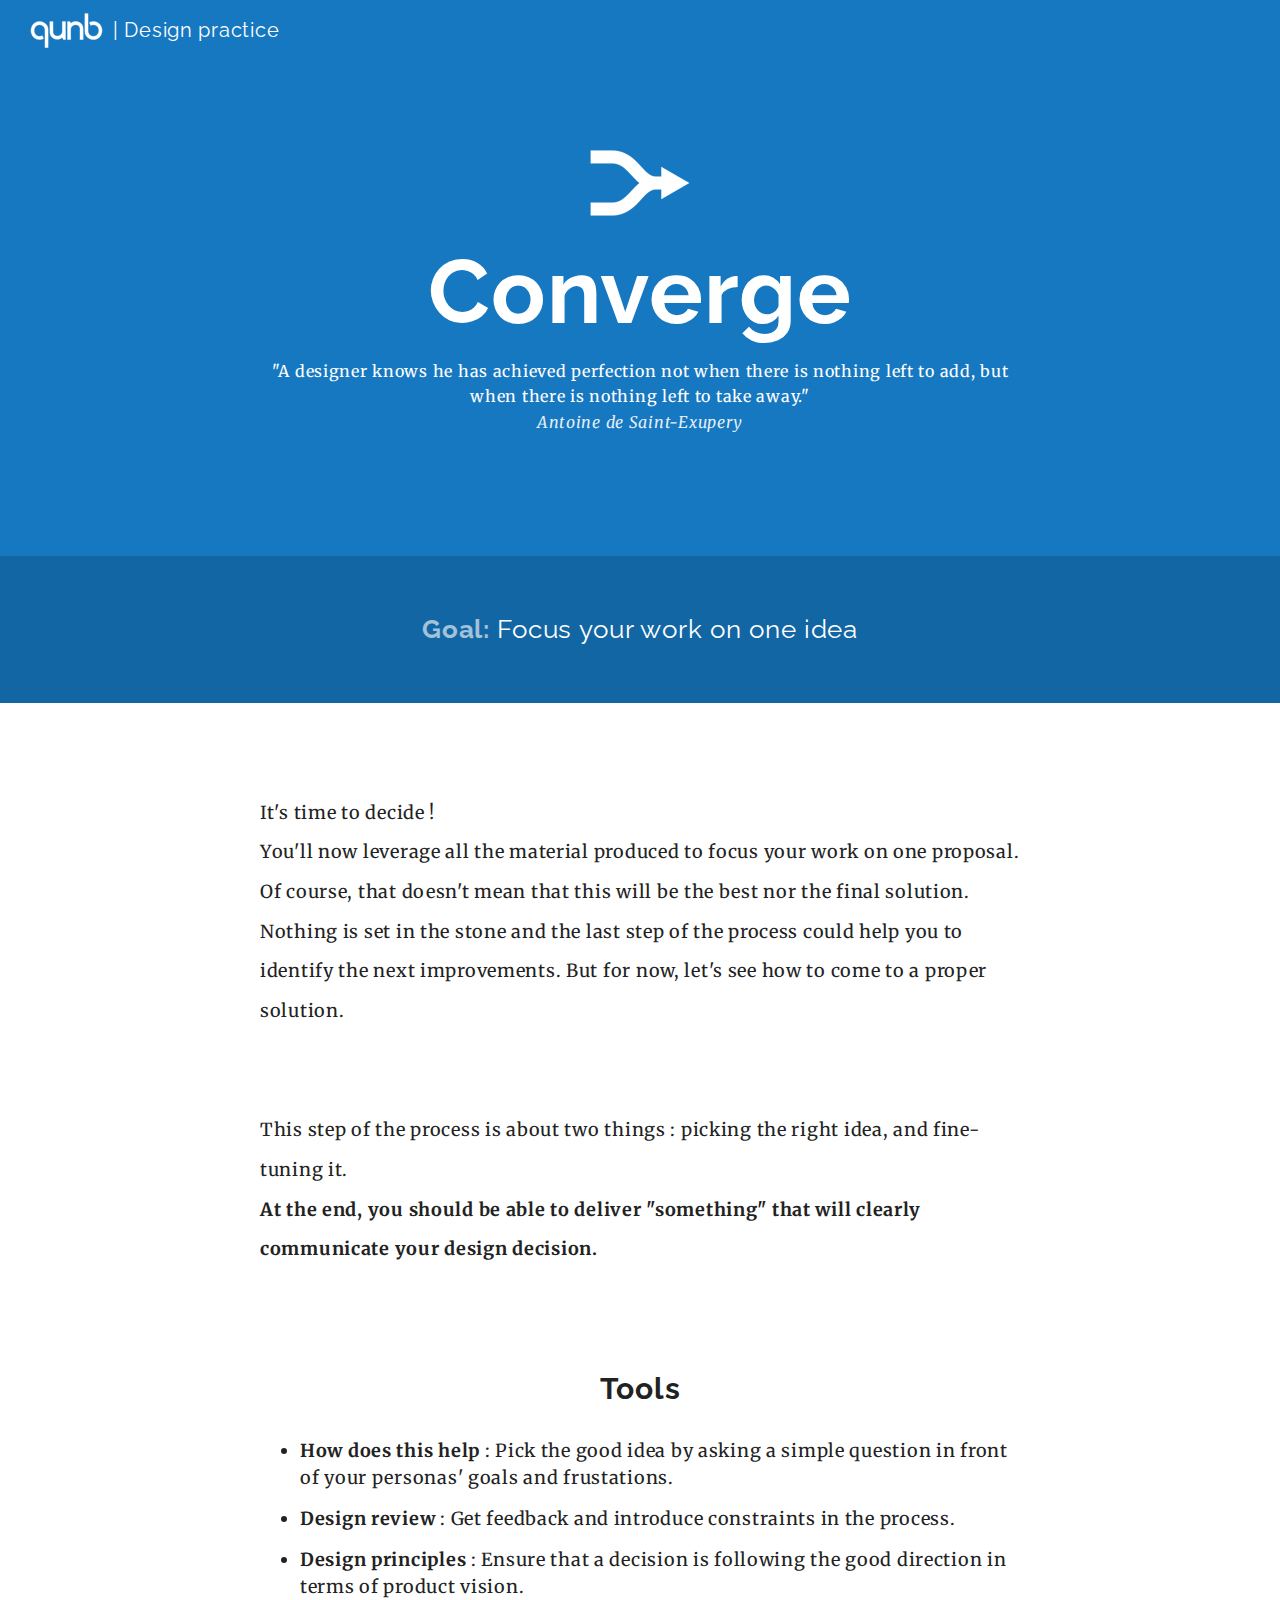
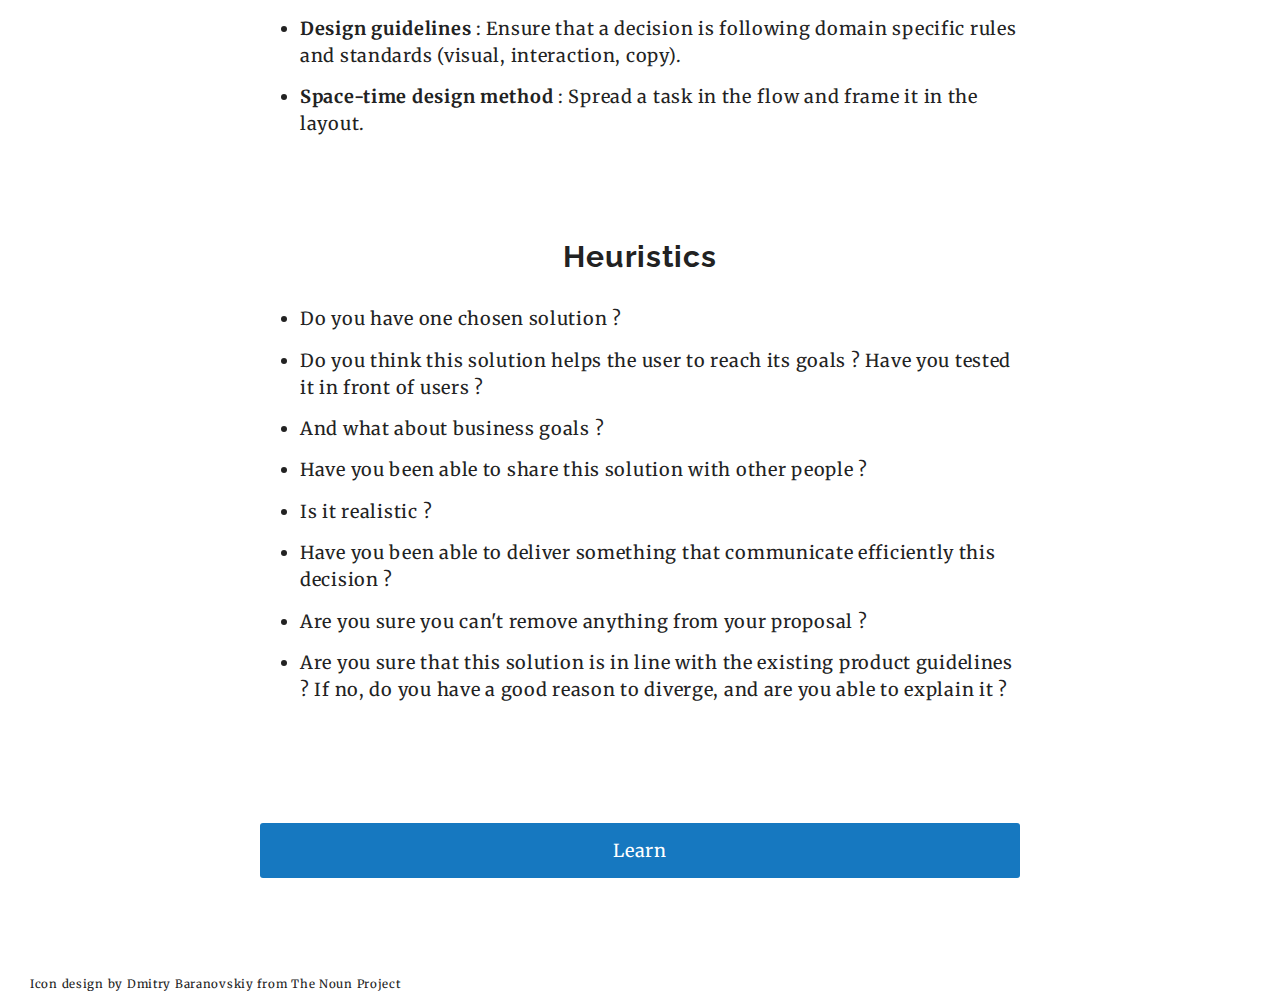
==== process/converge.html @ e72dd753 "First commit" ====
<!DOCTYPE html>
<meta charset="utf-8">
<title>Converge - qunb - Design practice</title>
<meta name="viewport" content="width=device-width">
<link href='http://fonts.googleapis.com/css?family=Merriweather:400,700|Raleway:500' rel='stylesheet' type='text/css'>
<link href='../css/normalize.css' rel='stylesheet' type='text/css'>
<link href='../css/generic.css' rel='stylesheet' type='text/css'>
<link href='../css/styles.css' rel='stylesheet' type='text/css'>
<div class="process">
	<header id="mainHeader">
		<div>
			<h1><a href="../index.html" title="Back to the root"><span>qunb</span> | Design practice</a></h1>
			<ul>
				<!-- <li><a href="index.html" title="The process framework" class="current">Process</a> | </li> -->
				<!-- <li><a href="../tools/index.html" title="View all the tools">Toolbox</a></li> -->
			</ul>
		</div>
	</header>
	<article>
		<header>
			<div class="row">
				<div id="pageIco">
					<img src="../img/ico-converge.png" />
				</div>
				<h2>Converge</h2>
				<p class="quote">"A designer knows he has achieved perfection not when there is nothing left to add, but when there is nothing left to take away."<br/><span>Antoine de Saint-Exupery</span></p>
			</div>
			<div class="goalContainer">
				<div class="row">
					<p><strong>Goal:</strong> Focus your work on one idea</p>
				</div>
			</div>
		</header>
		<div class="row">
			<p>It's time to decide !<br/>
				You'll now leverage all the material produced to focus your work on one proposal.
				Of course, that doesn't mean that this will be the best nor the final solution. Nothing is set in the stone and the last step of the process could help you to identify the next improvements. But for now, let's see how to come to a proper solution.</p>
			<!-- <h3>Goals</h3> -->
			<p>This step of the process is about two things : picking the right idea, and fine-tuning it.<br/>
				<strong>At the end, you should be able to deliver "something" that will clearly communicate your design decision.</strong></p>
			<h3>Tools</h3>
			<ul>
				<li><strong>How does this help</strong> : Pick the good idea by asking a simple question in front of your personas' goals and frustations.</li>
				<li><strong>Design review</strong> : Get feedback and introduce constraints in the process.</li>
				<li><strong>Design principles</strong> : Ensure that a decision is following the good direction in terms of product vision.</li>
				<li><strong>Design guidelines</strong> : Ensure that a decision is following domain specific rules and standards (visual, interaction, copy).</li>
				<li><strong>Space-time design method</strong> : Spread a task in the flow and frame it in the layout.</li>
			</ul>
			<h3>Heuristics</h3>
			<ul>
				<li>Do you have one chosen solution ?</li>
				<li>Do you think this solution helps the user to reach its goals ? Have you tested it in front of users ?</li>
				<li>And what about business goals ?</li>
				<li>Have you been able to share this solution with other people ?</li>
				<li>Is it realistic ?</li>
				<li>Have you been able to deliver something that communicate efficiently this decision ?</li>
				<li>Are you sure you can't remove anything from your proposal ?</li>
				<li>Are you sure that this solution is in line with the existing product guidelines ? If no, do you have a good reason to diverge, and are you able to explain it ?</li>
			</ul> 
			<!-- <h3>Deliveries</h3>
			<p>Depending on how much confident you are on your solution, you can deliver low or high fidelity documents. The only thing important is that these documents should clearly describe all your design decisions. Then you will have to test your deliveries to minimize risks. When you are really confident on your design, you can publish a final delivery.</p>
			<h3>Tests</h3>
			<p>Don't hesitate to test the same idea at different level of fidelity. Test your scenarios or your wireframes on paper; test your visual design on high fidelity prototypes. You can use very different kind of tests depending on the context, and on what you are trying to check : usability testing, heuristic review, subjective survey, A/B testing,...</p> -->
			
			<nav>
				<a href="learn.html" title="Learn" class="btn">Learn</a>
			</nav>
			<!-- <nav>
				<span class="linkList done">
					<a href="understand.html" title="Understand">Understand</a> | 
					<a href="diverge.html" title="Diverge">Diverge</a> | 
					<a href="converge.html" title="Converge" class="current">Converge</a> | &nbsp;
				</span>
				<a href="learn.html" title="Learn" class="btn">Learn</a>
			</nav> -->
		</div>
	</article>
	<footer id="mainFooter">
		<small>Icon design by Dmitry Baranovskiy from The Noun Project</small>
	</footer>
</div>
---- css/generic.css ----
*,
*:before,
*:after {
  -webkit-box-sizing: border-box;
  -moz-box-sizing: border-box;
  box-sizing: border-box;
}
body {
  font-family: 'Merriweather', serif;
  font-size: 18px;
  color: #222;
  line-height: 2;
  letter-spacing: 0.04em;
  text-rendering: optimizeLegibility;
}
h1,
h2,
h3,
h4,
h5 {
  font-family: 'Raleway', sans-serif;
}
br {
  clear: both;
}
---- css/styles.css ----
a {
	color: #E73E3E;
}
a:hover {
	text-decoration: none;
}
p {
	margin: 5rem 0 2rem;
	line-height: 2.2;
}
li {
	margin: .9rem 0;
	line-height: 1.5;
}
#mainHeader {
	height: 60px;
	line-height: 60px;
	background: #E73E3E;
	padding: 0 30px;
	font-family: 'Raleway', sans-serif;
}
#mainFooter {
	padding: 0 30px;
	height: 30px;
	line-height: 30px;
	font-size: .9rem;
}
h1 {
	margin: 0;
	padding: 0;
}
h1 a span {
	display: none;
}
h1 a {
	background: url("../img/qunbsmall-white.png") 0 50% no-repeat;
	display: block;
	height: 60px;
	width: 300px;
	padding-left: 83px;
	font-size: 20px;
	font-weight: normal;
	color: white;
	text-decoration: none;
	float: left;
}
#mainHeader ul {
	margin: 0;
	padding: 0;
	float: right;
}
#mainHeader li {
	margin: 0;
	padding: 0;
	list-style-type: none;
	display: inline;
	color: white;
}
#mainHeader li a {
	font-size: 18px;
	font-weight: normal;
	color: white;
	text-decoration: none;
	border-bottom: 1px solid transparent;
}
#mainHeader li a.current {
	border-bottom: 1px dotted white;
}
#mainHeader li a:hover {
	border-bottom: 1px solid white;
}
article {
	padding-bottom: 90px;
}
article header {
	/*height: 600px;*/
	height: auto;
	padding-bottom: 120px;
	background: #333;
	margin-bottom: 90px;
	background: #E73E3E;
	color: white;
}
article header h2 {
	margin: 0;
	padding: 0;
	font-size: 90px;
	line-height: 1.4;
}
article header .row {
	padding-top: 90px;
	text-align: center;
	max-width: 900px;
}
article header .quote {
	line-height: 1.6;
	font-size: 16px;
	margin: .3rem 0 0 0;
}
article header .quote span {
	color: #eee;
	color: rgba(255,255,255,.9);
	font-style: italic;
}
.row {
	width: 60%;
  max-width: 760px;
  margin: 0 auto;
}
.btn {
	display: inline-block;
	height: 55px;
	line-height: 55px;
	padding: 0 4rem;
	text-decoration: none;
	color: white;
	background: #E73E3E;
	border-radius: 3px;
	transition: background 300ms;
	width: 100%;
	text-align: center;
}
.btn:hover {
	background: #F05757;
}
#pageIco {
	margin: 0 auto;
	text-align: center;
}
.linkList {
	color: #E73E3E;
}
.linkList a {
	text-decoration: none;
}
.linkList a:hover {
	text-decoration: underline;
}
.linkList.done,
.process .linkList.done {
	color: #222;
}
.linkList.done a {
	color: #222;
	text-decoration: none;
}
.linkList.done a:hover {
	text-decoration: underline;
}
/*.linkList.done .current {
	border-bottom: 1px dotted #222;
}
.linkList.done .current:hover {
	border-bottom: none;
}*/
h3 {
	margin: 90px 0 0 0;
	text-align: center;
	font-size: 30px;
}
h3 ~ p {
	margin-top: 15px;
}

.process article header {
	background: #1678C0;
	padding-bottom: 0;
}
.process #mainHeader {
	background: #1678C0;
}
.process .btn {
	background: #1678C0;
}
.process .btn:hover {
	background: #2486CF;
}
.process a {
	color: #1678C0;
}
.process .btn {
	color: white;
}
.process h1 a {
	color: white;
}
.process .linkList {
	color: #1678C0;
}

.tools article header {
	background: #eadc17;
}
.tools #mainHeader {
	background: #eadc17;
}
.tools .btn {
	background: #eadc17;
}
.tools .btn:hover {
	background: #f8f070;
}
.tools a {
	color: #eadc17;
}
.tools .btn {
	color: white;
}
.tools h1 a {
	color: white;
}
.tools .linkList {
	color: #eadc17;
}
#toolsList {
	list-style: none;
}
#toolsList .btn {
	width: 32.3%;
	margin: .5%;
	float: left;
	text-align: center;
	background: #eee;
	color: #999;
	font-size: .9rem;
	padding: 0 1rem;
}
#toolsList .btn:hover {
	background: #ddd;
}

.toolPage article header {
	height: auto;
	padding-bottom: 90px;
}

nav {
	margin-top: 120px;
	text-align: center;
}

.goalContainer {
	font-size: 26px;
	padding: 45px 0;
	background: rgba(0,0,0,.15);
	margin-top: 120px;
	font-family: 'Raleway', sans-serif;
}
.goalContainer .row,
.goalContainer .row p {
	margin-top: 0;
	padding-top: 0;
	padding-bottom: 0;
	margin-bottom: 0;
}
.goalContainer .row strong {
	opacity: .6;
}

@media all and (max-width: 599px) {
	.row {
		width: 90%;
	}
	.btn {
		height: 35px;
		line-height: 35px;
		padding: 0 1.2rem;
	}
	.linkList,
	nav .btn {
		font-size: 12px;
	}
	body {
		font-size: 14px;
		line-height: 2;
	}
	#mainHeader {
		height: 20px;
		line-height: 20px;
		padding: 10px 10px 0;
	}
	h1 a {
		background: url("../img/qunbxsmall-white.png") 0 50% no-repeat;
		height: 20px;
		width: 210px;
		font-size: 14px;
		padding-left: 47px;
	}
	article header {
		height: auto;
		padding-bottom: 60px;
		margin-bottom: 60px;
	}
  article header h2 {
		font-size: 45px;
	}
	#mainHeader li a,
	#mainHeader li {
		font-size: 14px;
	}
	article header .quote {
		line-height: 1.6;
		font-size: 16px;
		margin: 0;
	}
	#mainFooter {
		font-size: .6rem;
	}
	.goalContainer {
		font-size: 20px;
		padding: 30px 0;
		margin-top: 90px;
	}
	.goalContainer p {
		line-height: 1.2;
	}
}
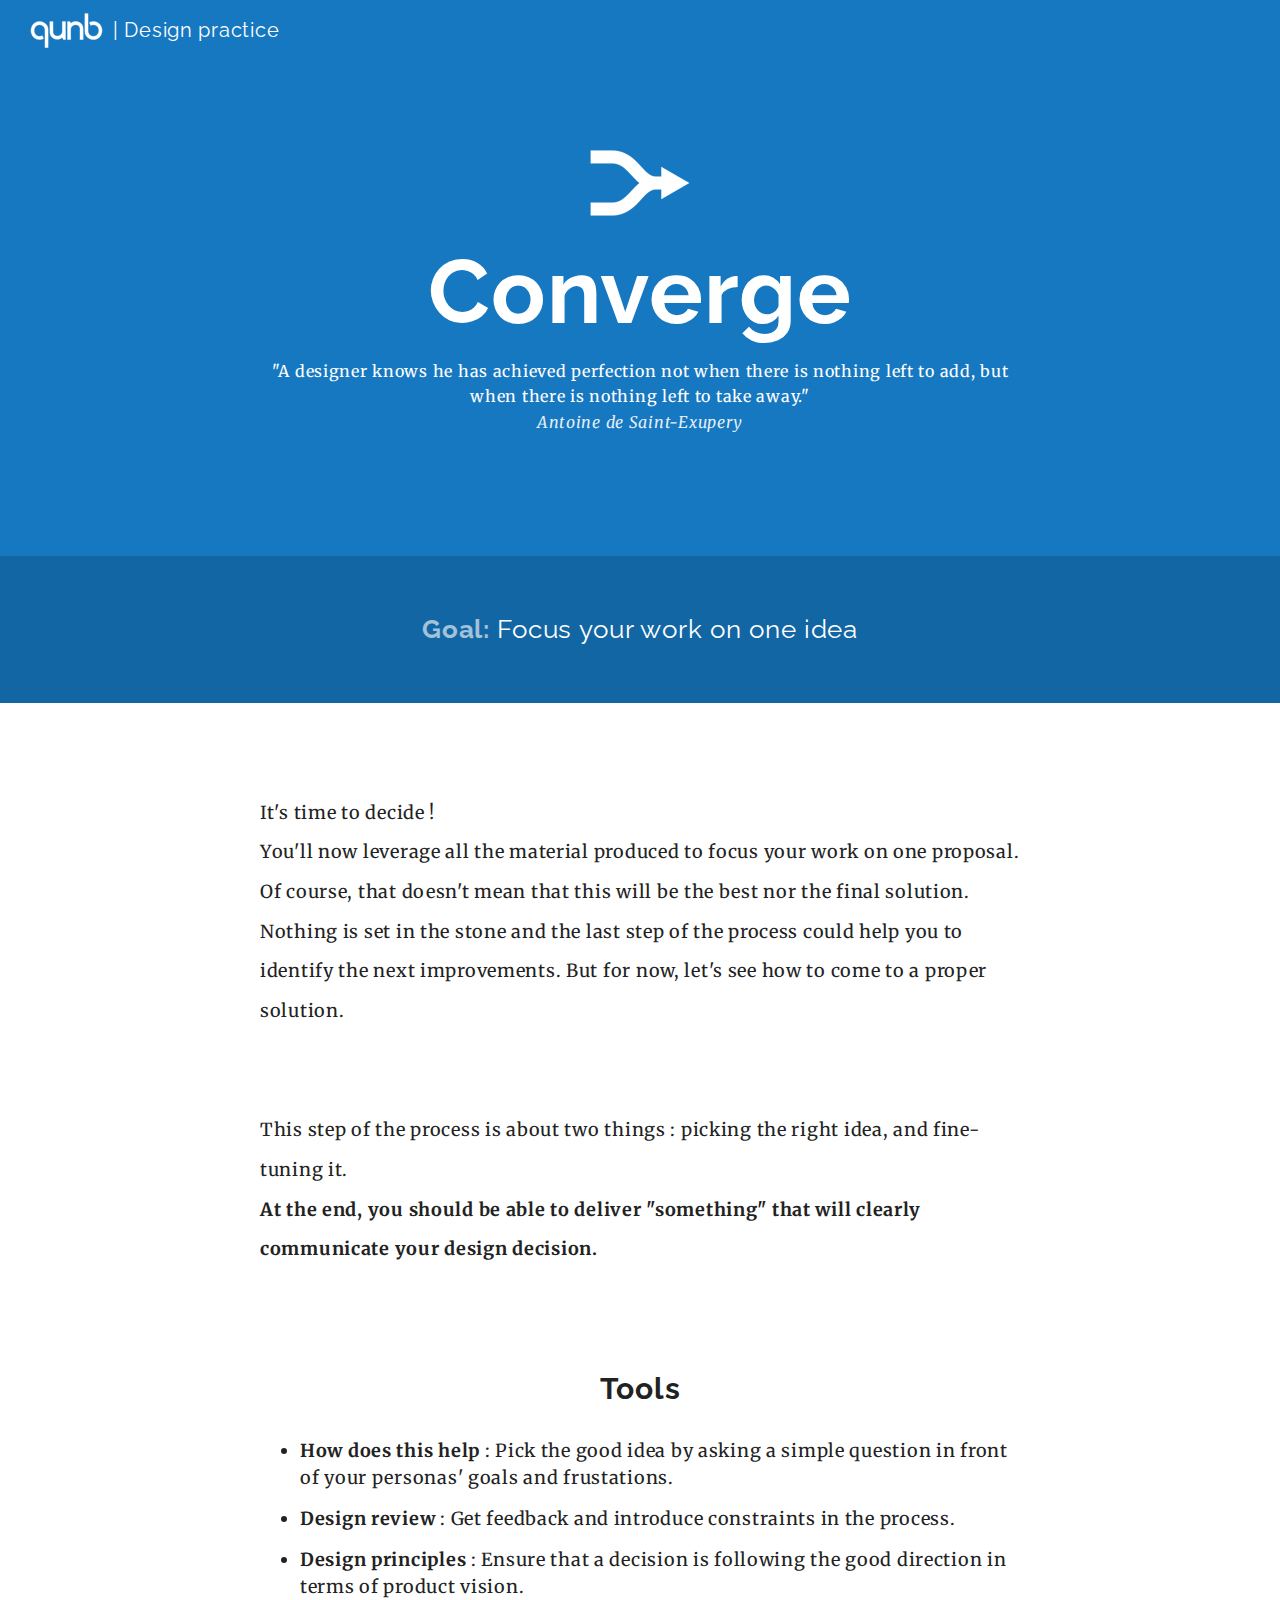
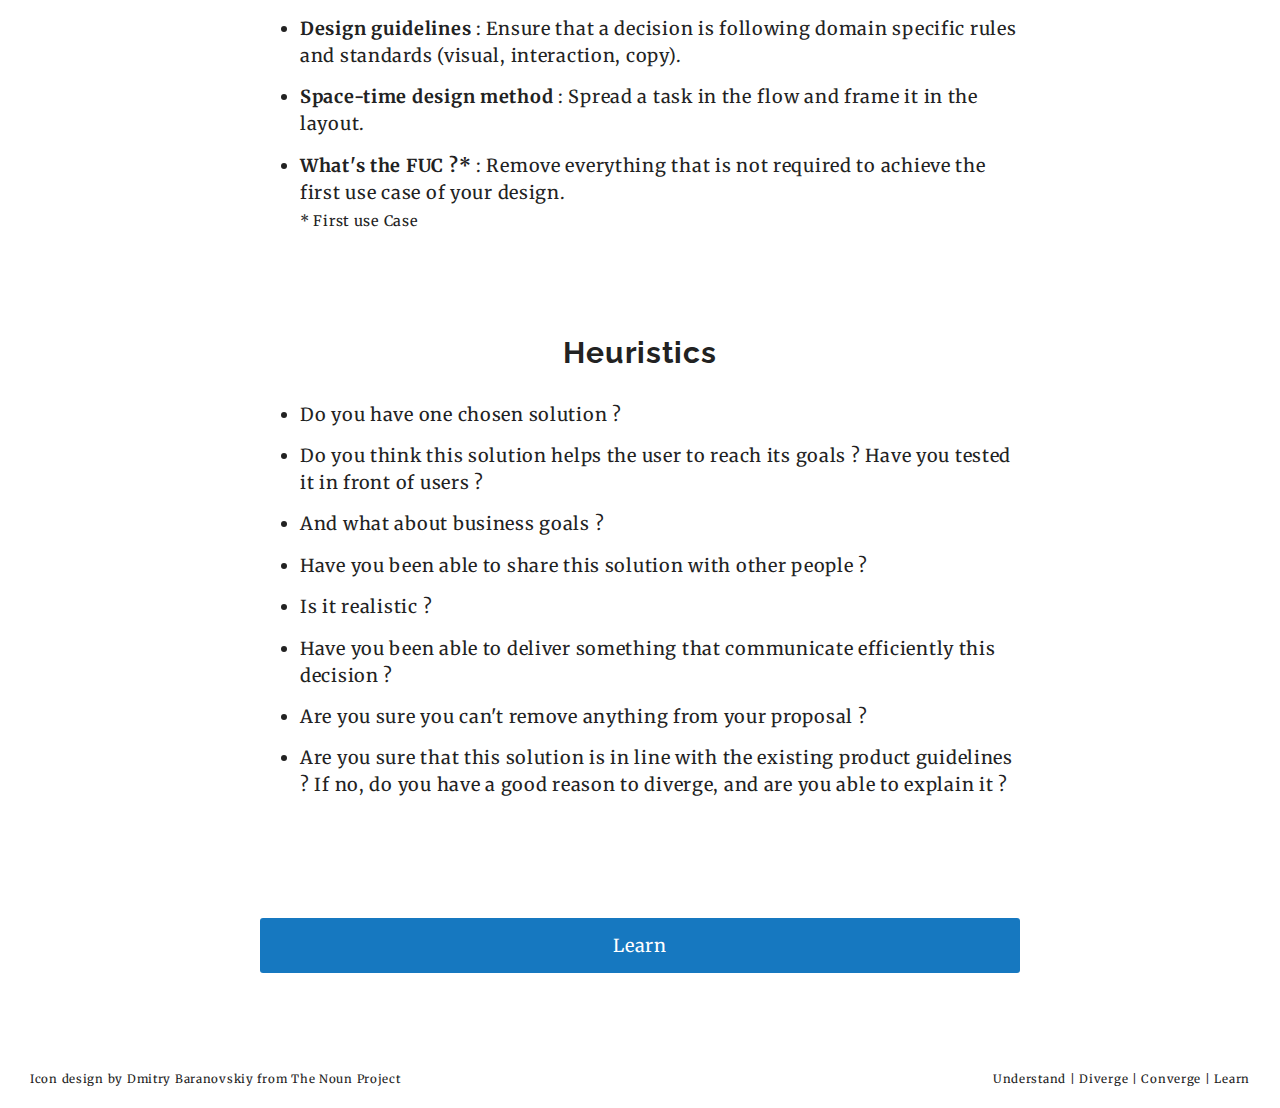
==== commit 153bd937: "Copy & new footer" ====
--- a/process/converge.html
+++ b/process/converge.html
@@ -45,6 +45,7 @@
 				<li><strong>Design principles</strong> : Ensure that a decision is following the good direction in terms of product vision.</li>
 				<li><strong>Design guidelines</strong> : Ensure that a decision is following domain specific rules and standards (visual, interaction, copy).</li>
 				<li><strong>Space-time design method</strong> : Spread a task in the flow and frame it in the layout.</li>
+				<li><strong>What's the FUC ?*</strong> : Remove everything that is not required to achieve the first use case of your design.<br/><small>* First use Case</small></li>
 			</ul>
 			<h3>Heuristics</h3>
 			<ul>
@@ -76,6 +77,16 @@
 		</div>
 	</article>
 	<footer id="mainFooter">
-		<small>Icon design by Dmitry Baranovskiy from The Noun Project</small>
+		<div>
+			<small>Icon design by Dmitry Baranovskiy from The Noun Project</small>
+		</div>
+		<nav>
+			<span class="linkList done">
+				<a href="understand.html" title="Understand">Understand</a> | 
+				<a href="diverge.html" title="Diverge">Diverge</a> | 
+				<a href="converge.html" title="Converge">Converge</a> | 
+				<a href="learn.html" title="Converge" class="current">Learn</a>
+			</span>
+		</nav>
 	</footer>
 </div>--- a/css/styles.css
+++ b/css/styles.css
@@ -24,6 +24,7 @@
 	height: 30px;
 	line-height: 30px;
 	font-size: .9rem;
+	margin-bottom: 15px;
 }
 h1 {
 	margin: 0;
@@ -257,6 +258,22 @@
 	opacity: .6;
 }
 
+
+#mainFooter div {
+	float: left;
+}
+#mainFooter small,
+#mainFooter span,
+#mainFooter a {
+	line-height: 1;
+}
+#mainFooter nav {
+	font-size: 80%;
+	float: right;
+	margin: 0;
+	padding-top: 1px;
+}
+
 @media all and (max-width: 599px) {
 	.row {
 		width: 90%;
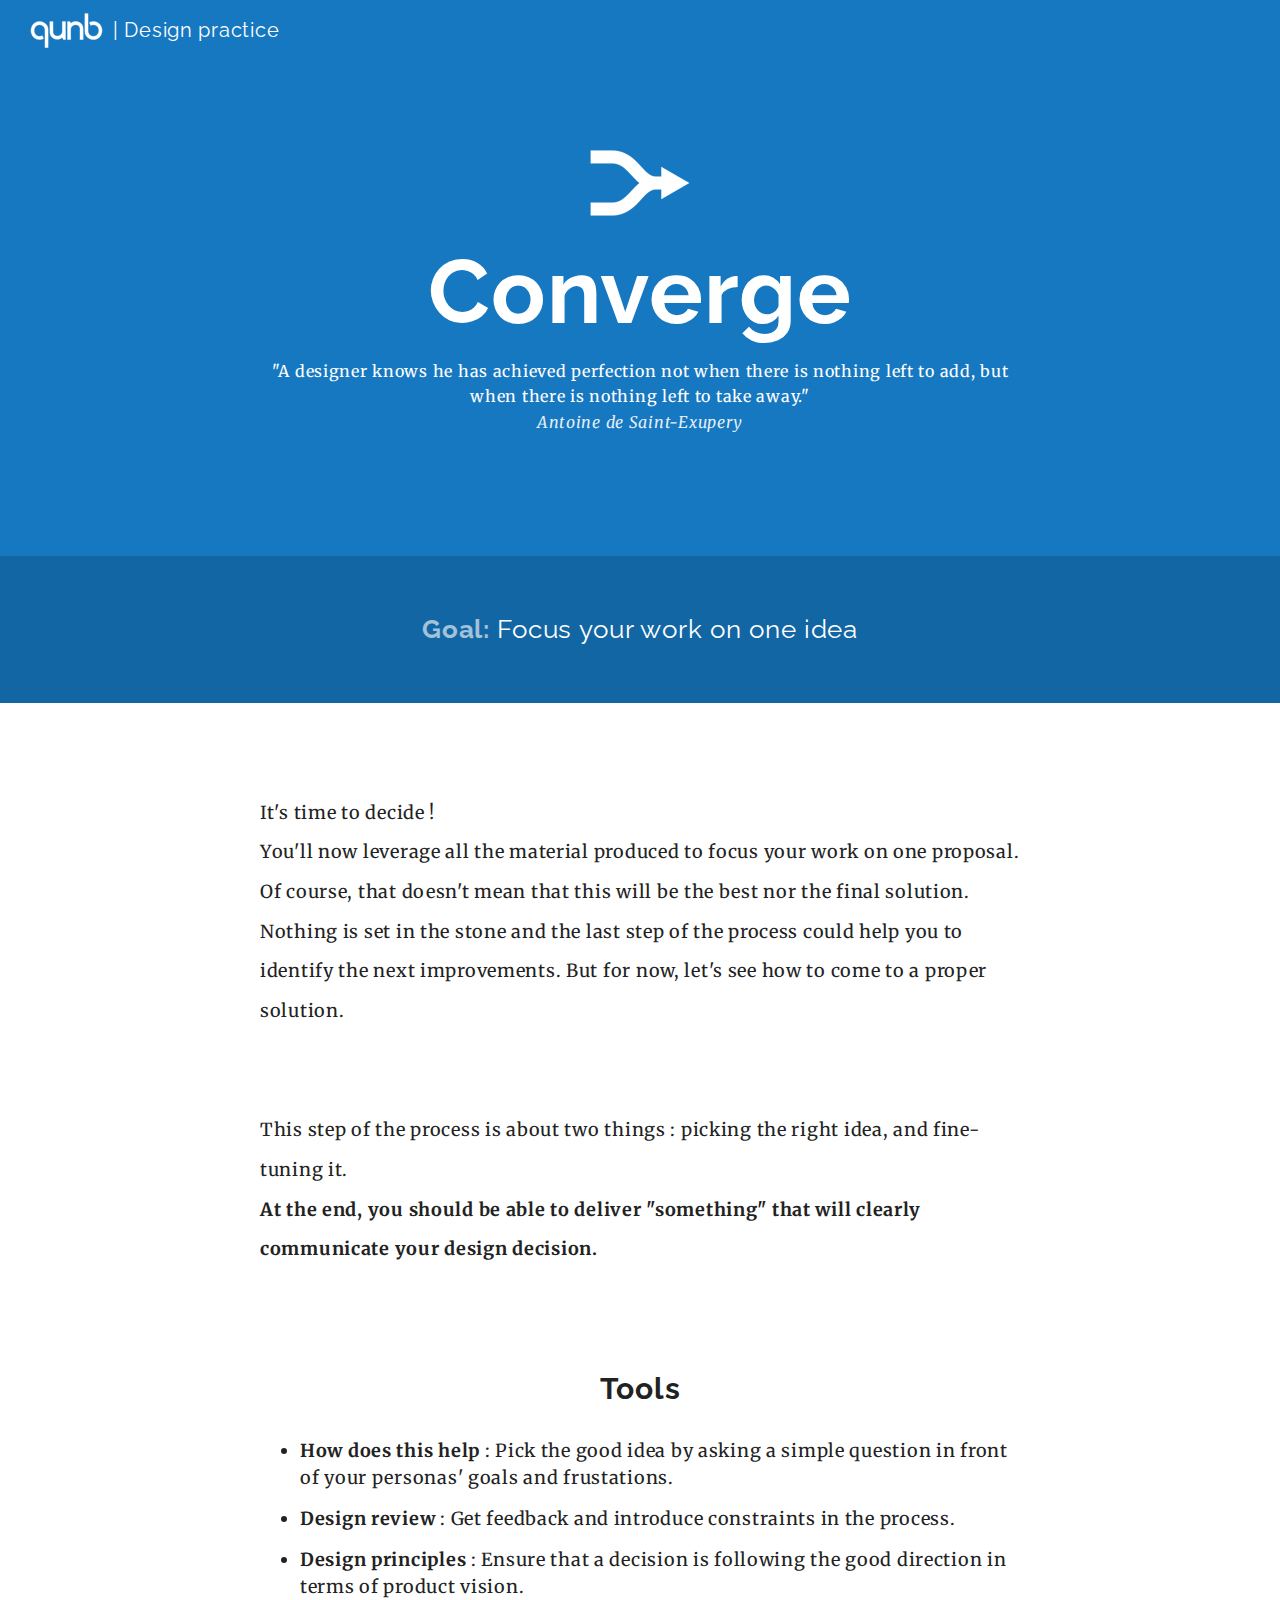
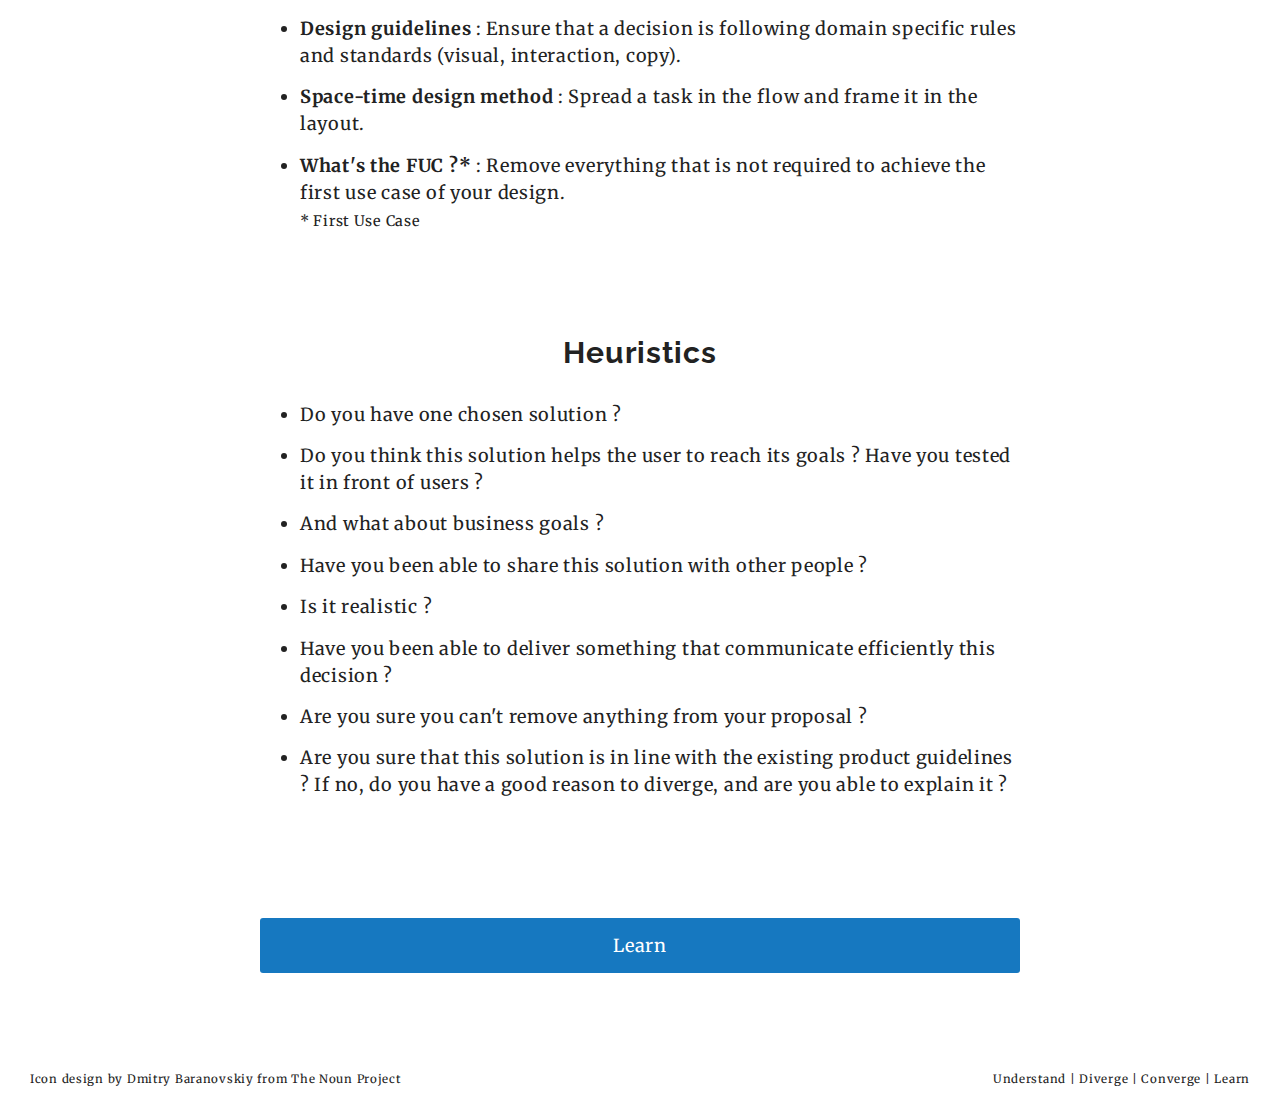
==== commit f508aa58: "Adding design principles" ====
--- a/process/converge.html
+++ b/process/converge.html
@@ -45,7 +45,7 @@
 				<li><strong>Design principles</strong> : Ensure that a decision is following the good direction in terms of product vision.</li>
 				<li><strong>Design guidelines</strong> : Ensure that a decision is following domain specific rules and standards (visual, interaction, copy).</li>
 				<li><strong>Space-time design method</strong> : Spread a task in the flow and frame it in the layout.</li>
-				<li><strong>What's the FUC ?*</strong> : Remove everything that is not required to achieve the first use case of your design.<br/><small>* First use Case</small></li>
+				<li><strong>What's the FUC ?*</strong> : Remove everything that is not required to achieve the first use case of your design.<br/><small>* First Use Case</small></li>
 			</ul>
 			<h3>Heuristics</h3>
 			<ul>
